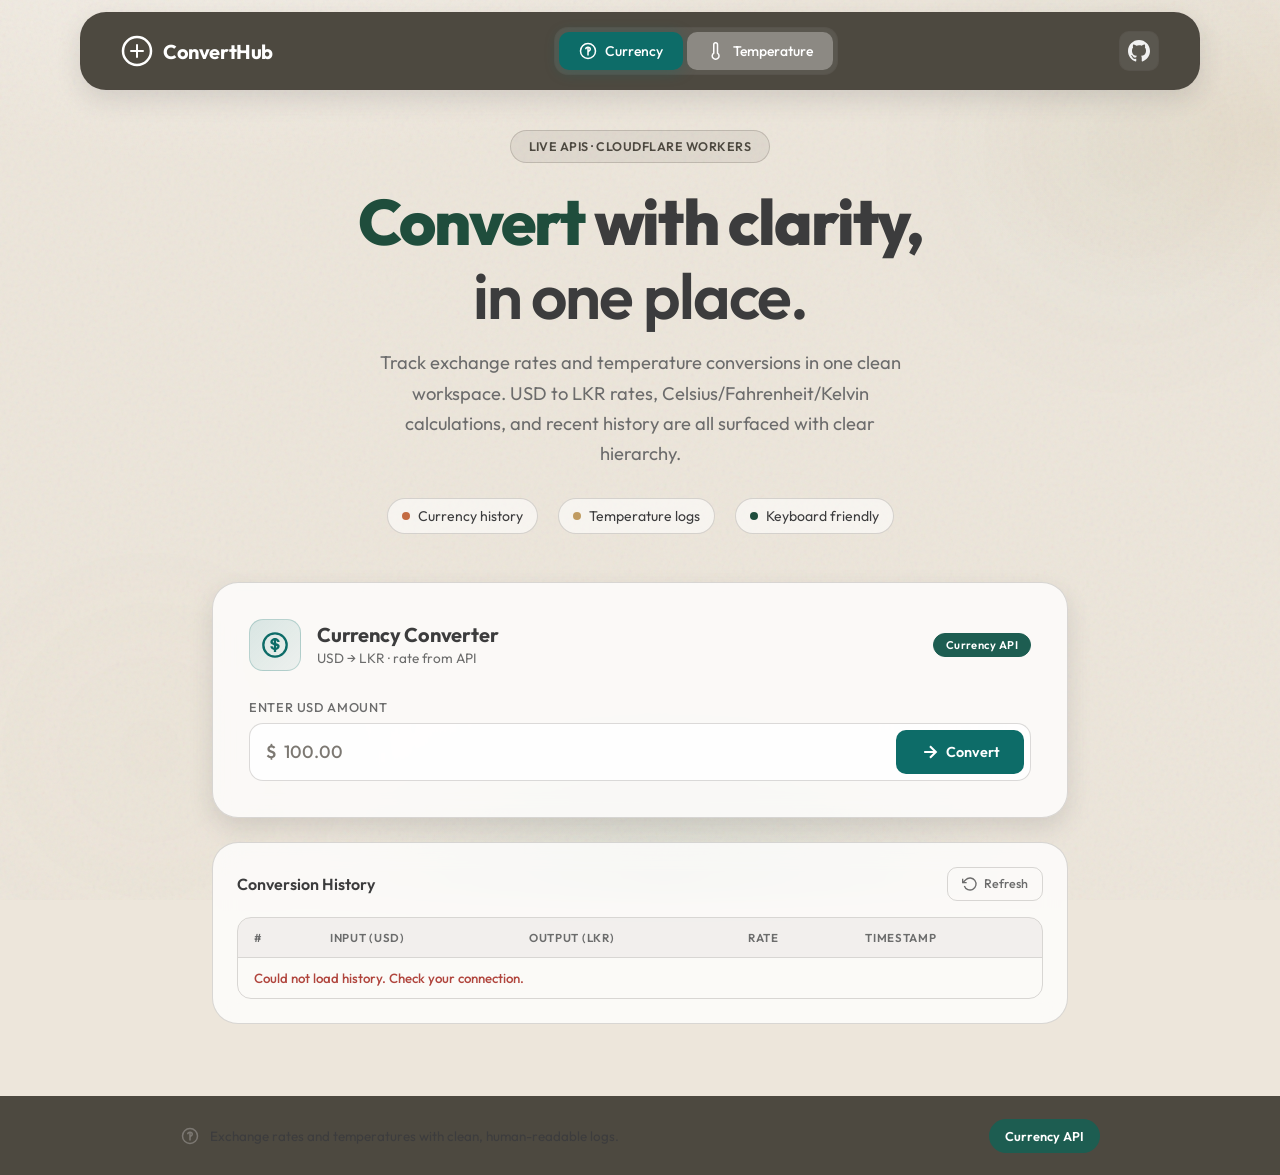
==== frontend/index.html @ d9304b15 "fix: api for other database" ====
<!DOCTYPE html>
<html lang="en">

<head>
    <meta charset="UTF-8">
    <meta name="viewport" content="width=device-width, initial-scale=1.0">
    <title>ConvertHub — Currency & Temperature Converter</title>
    <meta name="description"
        content="A premium converter application for currency (USD to LKR) and temperature (Celsius, Fahrenheit, Kelvin) conversions.">
    <meta name="theme-color" content="#EDE6DB">
    <link rel="preconnect" href="https://fonts.googleapis.com">
    <link rel="preconnect" href="https://fonts.gstatic.com" crossorigin>
    <link href="https://fonts.googleapis.com/css2?family=Outfit:wght@300;400;500;600;700;800&family=IBM+Plex+Mono:wght@400;500;600&display=swap" rel="stylesheet">
    <link rel="stylesheet" href="style.css">
</head>

<body>
    <a class="skip-link" href="#main-content">Skip to converters</a>
    <!-- Animated Background -->
    <div class="bg-mesh" aria-hidden="true"></div>
    <div class="bg-orbs" aria-hidden="true">
        <div class="orb orb-1"></div>
        <div class="orb orb-2"></div>
        <div class="orb orb-3"></div>
    </div>

    <!-- Navigation -->
    <nav class="navbar" id="navbar" aria-label="Primary">
        <div class="nav-brand">
            <svg class="brand-icon" viewBox="0 0 32 32" fill="none">
                <circle cx="16" cy="16" r="14" stroke="url(#grad)" stroke-width="2.5" />
                <path d="M10 16h12M16 10v12" stroke="url(#grad)" stroke-width="2" stroke-linecap="round" />
                <defs>
                    <linearGradient id="grad" x1="0" y1="0" x2="32" y2="32">
                        <stop stop-color="#FFFFFF" />
                        <stop offset="1" stop-color="#F5F5F5" />
                    </linearGradient>
                </defs>
            </svg>
            <span>ConvertHub</span>
        </div>
        <div class="nav-tabs" role="tablist" aria-label="Converter type">
            <button type="button" role="tab" aria-selected="true" aria-controls="section-currency" id="tab-currency" class="nav-tab active" onclick="switchTab('currency')">
                <svg width="18" height="18" viewBox="0 0 24 24" fill="none" stroke="currentColor" stroke-width="2" aria-hidden="true">
                    <circle cx="12" cy="12" r="10" />
                    <path d="M12 6v12M9 9.5C9 8.12 10.34 7 12 7s3 1.12 3 2.5c0 2.5-3 2-3 4.5M12 18h.01" />
                </svg>
                Currency
            </button>
            <button type="button" role="tab" aria-selected="false" aria-controls="section-temperature" id="tab-temperature" class="nav-tab" onclick="switchTab('temperature')">
                <svg width="18" height="18" viewBox="0 0 24 24" fill="none" stroke="currentColor" stroke-width="2" aria-hidden="true">
                    <path d="M14 14.76V3.5a2.5 2.5 0 0 0-5 0v11.26a4.5 4.5 0 1 0 5 0z" />
                </svg>
                Temperature
            </button>
        </div>
        <a href="https://github.com/AdheeshaRavindu/Mongodb-with-API-testX" target="_blank" rel="noopener noreferrer" class="github-link" id="github-link" title="View source on GitHub">
            <svg width="22" height="22" viewBox="0 0 24 24" fill="currentColor">
                <path d="M12 0C5.374 0 0 5.373 0 12c0 5.302 3.438 9.8 8.207 11.387.599.111.793-.261.793-.577v-2.234c-3.338.726-4.033-1.416-4.033-1.416-.546-1.387-1.333-1.756-1.333-1.756-1.089-.745.083-.729.083-.729 1.205.084 1.839 1.237 1.839 1.237 1.07 1.834 2.807 1.304 3.492.997.107-.775.418-1.305.762-1.604-2.665-.305-5.467-1.334-5.467-5.931 0-1.311.469-2.381 1.236-3.221-.124-.303-.535-1.524.117-3.176 0 0 1.008-.322 3.301 1.23A11.509 11.509 0 0112 5.803c1.02.005 2.047.138 3.006.404 2.291-1.552 3.297-1.23 3.297-1.23.653 1.653.242 2.874.118 3.176.77.84 1.235 1.911 1.235 3.221 0 4.609-2.807 5.624-5.479 5.921.43.372.823 1.102.823 2.222v3.293c0 .319.192.694.801.576C20.566 21.797 24 17.3 24 12c0-6.627-5.373-12-12-12z"/>
            </svg>
        </a>
    </nav>

    <!-- Hero Section -->
    <header class="hero">
        <p class="hero-badge">Live APIs · Cloudflare Workers</p>
        <h1 class="hero-title">
            <span class="gradient-text">Convert</span> with clarity,<br><span class="hero-title-accent">in one place.</span>
        </h1>
        <p class="hero-subtitle">Track exchange rates and temperature conversions in one clean workspace. USD to LKR rates, Celsius/Fahrenheit/Kelvin calculations, and recent history are all surfaced with clear hierarchy.</p>
        <ul class="hero-features" aria-label="Highlights">
            <li><span class="feature-dot currency-dot"></span> Currency history</li>
            <li><span class="feature-dot temp-dot"></span> Temperature logs</li>
            <li><span class="feature-dot neutral-dot"></span> Keyboard friendly</li>
        </ul>
    </header>

    <!-- Main Content -->
    <main class="main-content" id="main-content">

        <!-- ============ CURRENCY CONVERTER ============ -->
        <section class="converter-section" id="section-currency" role="tabpanel" aria-labelledby="tab-currency">
            <div class="converter-card">
                <div class="card-header">
                    <div class="card-icon currency-icon">
                        <svg width="28" height="28" viewBox="0 0 24 24" fill="none" stroke="currentColor"
                            stroke-width="2">
                            <circle cx="12" cy="12" r="10" />
                            <path d="M12 6v12" />
                            <path
                                d="M15 9.5C15 8.12 13.66 7 12 7S9 8.12 9 9.5c0 2.5 6 1.25 6 3.5 0 1.38-1.34 2.5-3 2.5s-3-1.12-3-2.5" />
                        </svg>
                    </div>
                    <div>
                        <h2 class="card-title">Currency Converter</h2>
                        <p class="card-desc">USD → LKR · rate from API</p>
                    </div>
                    <div class="api-badge">Currency API</div>
                </div>

                <div class="input-group">
                    <label class="input-label" for="currency-input">Enter USD Amount</label>
                    <div class="input-wrapper">
                        <span class="input-prefix">$</span>
                        <input type="number" id="currency-input" class="input-field" placeholder="100.00" step="0.01"
                            min="0">
                        <button class="convert-btn" id="btn-convert-currency" onclick="convertCurrency()">
                            <svg width="20" height="20" viewBox="0 0 24 24" fill="none" stroke="currentColor"
                                stroke-width="2.5">
                                <path d="M5 12h14M12 5l7 7-7 7" />
                            </svg>
                            Convert
                        </button>
                    </div>
                </div>

                <!-- Result -->
                <div class="result-panel hidden" id="currency-result">
                    <div class="result-row">
                        <div class="result-item">
                            <span class="result-label">Input</span>
                            <span class="result-value" id="currency-input-val">—</span>
                        </div>
                        <div class="result-arrow">
                            <svg width="24" height="24" viewBox="0 0 24 24" fill="none" stroke="currentColor"
                                stroke-width="2">
                                <path d="M5 12h14M12 5l7 7-7 7" />
                            </svg>
                        </div>
                        <div class="result-item">
                            <span class="result-label">Output</span>
                            <span class="result-value highlight" id="currency-output-val">—</span>
                        </div>
                    </div>
                    <div class="result-meta">
                        <span id="currency-rate-info"></span>
                        <span id="currency-time-info"></span>
                    </div>
                </div>
            </div>

            <!-- History -->
            <div class="history-card">
                <div class="history-header">
                    <h3>Conversion History</h3>
                    <button class="refresh-btn" onclick="loadCurrencyHistory()">
                        <svg width="16" height="16" viewBox="0 0 24 24" fill="none" stroke="currentColor"
                            stroke-width="2">
                            <path d="M1 4v6h6" />
                            <path d="M3.51 15a9 9 0 1 0 2.13-9.36L1 10" />
                        </svg>
                        Refresh
                    </button>
                </div>
                <div class="history-table-wrapper">
                    <table class="history-table" id="currency-history-table">
                        <thead>
                            <tr>
                                <th>#</th>
                                <th>Input (USD)</th>
                                <th>Output (LKR)</th>
                                <th>Rate</th>
                                <th>Timestamp</th>
                            </tr>
                        </thead>
                        <tbody id="currency-history-body">
                            <tr class="empty-row">
                                <td colspan="5">No conversion history yet</td>
                            </tr>
                        </tbody>
                    </table>
                </div>
            </div>
        </section>

        <!-- ============ TEMPERATURE CONVERTER ============ -->
        <section class="converter-section hidden" id="section-temperature" role="tabpanel" aria-labelledby="tab-temperature">
            <div class="converter-card">
                <div class="card-header">
                    <div class="card-icon temp-icon">
                        <svg width="28" height="28" viewBox="0 0 24 24" fill="none" stroke="currentColor"
                            stroke-width="2">
                            <path d="M14 14.76V3.5a2.5 2.5 0 0 0-5 0v11.26a4.5 4.5 0 1 0 5 0z" />
                        </svg>
                    </div>
                    <div>
                        <h2 class="card-title">Temperature Converter</h2>
                        <p class="card-desc">Celsius • Fahrenheit • Kelvin</p>
                    </div>
                    <div class="api-badge temp-badge">Temperature API</div>
                </div>

                <div class="input-group">
                    <label class="input-label" for="temp-input">Enter Temperature Value</label>
                    <div class="input-wrapper">
                        <input type="number" id="temp-input" class="input-field temp-field" placeholder="37.5"
                            step="0.1">
                        <select id="temp-unit" class="unit-select">
                            <option value="celsius">°C Celsius</option>
                            <option value="fahrenheit">°F Fahrenheit</option>
                            <option value="kelvin">K Kelvin</option>
                        </select>
                        <button class="convert-btn temp-btn" id="btn-convert-temp" onclick="convertTemperature()">
                            <svg width="20" height="20" viewBox="0 0 24 24" fill="none" stroke="currentColor"
                                stroke-width="2.5">
                                <path d="M5 12h14M12 5l7 7-7 7" />
                            </svg>
                            Convert
                        </button>
                    </div>
                </div>

                <!-- Result -->
                <div class="result-panel hidden" id="temp-result">
                    <div class="result-row">
                        <div class="result-item">
                            <span class="result-label">Input</span>
                            <span class="result-value" id="temp-input-val">—</span>
                        </div>
                        <div class="result-arrow temp-arrow">
                            <svg width="24" height="24" viewBox="0 0 24 24" fill="none" stroke="currentColor"
                                stroke-width="2">
                                <path d="M5 12h14M12 5l7 7-7 7" />
                            </svg>
                        </div>
                        <div class="result-item">
                            <span class="result-label">Output</span>
                            <span class="result-value highlight-temp" id="temp-output-val">—</span>
                        </div>
                    </div>
                    <div class="result-meta">
                        <span id="temp-unit-info"></span>
                        <span id="temp-time-info"></span>
                    </div>
                </div>
            </div>

            <!-- History -->
            <div class="history-card">
                <div class="history-header">
                    <h3>Conversion History</h3>
                    <button class="refresh-btn temp-refresh" onclick="loadTempHistory()">
                        <svg width="16" height="16" viewBox="0 0 24 24" fill="none" stroke="currentColor"
                            stroke-width="2">
                            <path d="M1 4v6h6" />
                            <path d="M3.51 15a9 9 0 1 0 2.13-9.36L1 10" />
                        </svg>
                        Refresh
                    </button>
                </div>
                <div class="history-table-wrapper">
                    <table class="history-table" id="temp-history-table">
                        <thead>
                            <tr>
                                <th>#</th>
                                <th>Input</th>
                                <th>Output</th>
                                <th>From → To</th>
                                <th>Timestamp</th>
                            </tr>
                        </thead>
                        <tbody id="temp-history-body">
                            <tr class="empty-row">
                                <td colspan="5">No conversion history yet</td>
                            </tr>
                        </tbody>
                    </table>
                </div>
            </div>
        </section>
    </main>

    <footer class="footer">
        <div class="footer-content">
            <div class="footer-left">
                <span class="footer-currency-icon" aria-hidden="true">
                    <svg width="18" height="18" viewBox="0 0 24 24" fill="none" stroke="currentColor" stroke-width="2">
                        <circle cx="12" cy="12" r="10" />
                        <path d="M12 6v12M9 9.5C9 8.12 10.34 7 12 7s3 1.12 3 2.5c0 2.5-3 2-3 4.5M12 18h.01" />
                    </svg>
                </span>
                <p>Exchange rates and temperatures with clean, human-readable logs.</p>
            </div>
            <button class="footer-api-btn" type="button">Currency API</button>
        </div>
    </footer>

    <!-- Toast Notification -->
    <div class="toast hidden" id="toast">
        <span id="toast-msg"></span>
    </div>

    <script src="app.js?v=3"></script>
</body>

</html>
---- frontend/style.css ----
/* ===================================================
   ConvertHub — Premium Design System
   =================================================== */

:root {
    /* Requested organic palette */
    --bg-primary: #ede6db;
    --bg-secondary: #e4dccf;
    --bg-card: rgba(255, 255, 255, 0.78);
    --bg-card-hover: rgba(255, 255, 255, 0.92);
    --bg-input: rgba(255, 255, 255, 0.8);
    --bg-input-focus: rgba(255, 255, 255, 0.96);

    --text-primary: #3c3c3d;
    --text-secondary: #6c6c6c;
    --text-muted: #7c7872;

    --rgb-surface: 77, 73, 64;
    --rgb-brand: 13, 108, 104;
    --rgb-brand-deep: 29, 93, 81;
    --rgb-warm: 192, 155, 97;
    --rgb-warm-deep: 195, 107, 66;
    --rgb-success: 46, 122, 80;
    --rgb-danger: 176, 69, 61;

    --accent-brand: #0d6c68;
    --accent-brand-deep: #1d5d51;
    --accent-indigo: #0d6c68;
    --accent-rose: #c09b61;
    --accent-success: #2e7a50;
    --accent-danger: #b0453d;
    --accent-teal: #1d5d51;

    --gradient-primary: linear-gradient(115deg, #1f4d3c 0%, #0d6c68 100%);
    --gradient-currency: linear-gradient(135deg, #0d6c68, #1d5d51);
    --gradient-temp: linear-gradient(135deg, #8c8983, #7c7872);
    --gradient-bg: linear-gradient(165deg, rgba(var(--rgb-brand), 0.1), rgba(var(--rgb-warm), 0.08));

    --border-subtle: rgba(77, 73, 64, 0.2);
    --border-active: rgba(var(--rgb-brand), 0.45);

    --shadow-sm: 0 1px 3px rgba(60, 60, 61, 0.14);
    --shadow-md: 0 10px 24px rgba(60, 60, 61, 0.14);
    --shadow-lg: 0 24px 60px rgba(60, 60, 61, 0.15);
    --shadow-glow: 0 0 28px rgba(var(--rgb-brand), 0.17);
    --shadow-glow-temp: 0 0 24px rgba(var(--rgb-warm), 0.18);

    --radius-sm: 10px;
    --radius-md: 14px;
    --radius-lg: 18px;
    --radius-xl: 26px;

    --font: 'Outfit', -apple-system, BlinkMacSystemFont, sans-serif;
    --font-mono: 'IBM Plex Mono', ui-monospace, monospace;
    --transition: 0.28s cubic-bezier(0.4, 0, 0.2, 1);
}

/* ===== Reset & Base ===== */
*, *::before, *::after {
    margin: 0;
    padding: 0;
    box-sizing: border-box;
}

html {
    scroll-behavior: smooth;
}

body {
    font-family: var(--font);
    background: var(--bg-primary);
    color: var(--text-primary);
    min-height: 100vh;
    overflow-x: hidden;
    -webkit-font-smoothing: antialiased;
    text-rendering: optimizeLegibility;
}

.skip-link {
    position: absolute;
    left: -9999px;
    top: 12px;
    z-index: 200;
    padding: 10px 18px;
    background: var(--gradient-primary);
    color: #fff;
    font-weight: 600;
    font-size: 0.85rem;
    border-radius: var(--radius-sm);
    text-decoration: none;
}

.skip-link:focus {
    left: 12px;
}

/* ===== Mesh + noise overlay ===== */
.bg-mesh {
    position: fixed;
    inset: 0;
    z-index: 0;
    pointer-events: none;
    background:
        radial-gradient(ellipse 80% 48% at 18% -10%, rgba(255, 255, 255, 0.35), transparent 58%),
        radial-gradient(ellipse 50% 36% at 100% 15%, rgba(var(--rgb-warm), 0.12), transparent 54%),
        radial-gradient(ellipse 48% 38% at 52% 100%, rgba(var(--rgb-brand), 0.08), transparent 58%);
}

.bg-mesh::after {
    content: '';
    position: absolute;
    inset: 0;
    opacity: 0.075;
    background-image: url("data:image/svg+xml,%3Csvg viewBox='0 0 256 256' xmlns='http://www.w3.org/2000/svg'%3E%3Cfilter id='n'%3E%3CfeTurbulence type='fractalNoise' baseFrequency='0.9' numOctaves='4' stitchTiles='stitch'/%3E%3C/filter%3E%3Crect width='100%25' height='100%25' filter='url(%23n)'/%3E%3C/svg%3E");
}

/* ===== Animated Background Orbs ===== */
.bg-orbs {
    position: fixed;
    top: 0;
    left: 0;
    width: 100%;
    height: 100%;
    pointer-events: none;
    z-index: 0;
    overflow: hidden;
}

.orb {
    position: absolute;
    border-radius: 50%;
    filter: blur(88px);
    opacity: 0.22;
    animation: float 20s ease-in-out infinite;
}

.orb-1 {
    width: 500px;
    height: 500px;
    background: radial-gradient(circle, rgba(var(--rgb-brand), 0.16), transparent 70%);
    top: -100px;
    right: -100px;
    animation-delay: 0s;
}

.orb-2 {
    width: 400px;
    height: 400px;
    background: radial-gradient(circle, rgba(var(--rgb-warm), 0.15), transparent 70%);
    bottom: -50px;
    left: -50px;
    animation-delay: -7s;
}

.orb-3 {
    width: 300px;
    height: 300px;
    background: radial-gradient(circle, rgba(255, 255, 255, 0.2), transparent 70%);
    top: 50%;
    left: 50%;
    animation-delay: -14s;
}

@keyframes float {
    0%, 100% { transform: translate(0, 0) scale(1); }
    25% { transform: translate(50px, -30px) scale(1.05); }
    50% { transform: translate(-20px, 40px) scale(0.95); }
    75% { transform: translate(30px, 20px) scale(1.02); }
}

/* ===== Navbar ===== */
.navbar {
    position: sticky;
    top: 0;
    z-index: 100;
    display: flex;
    align-items: center;
    justify-content: space-between;
    gap: 16px;
    flex-wrap: wrap;
    padding: 14px clamp(16px, 4vw, 40px);
    margin: 12px clamp(12px, 3vw, 28px) 0;
    max-width: 1120px;
    margin-left: auto;
    margin-right: auto;
    border-radius: var(--radius-xl);
    background: #4d4940;
    backdrop-filter: blur(24px);
    -webkit-backdrop-filter: blur(24px);
    border: 1px solid var(--border-subtle);
    box-shadow: var(--shadow-md);
}

.nav-brand {
    display: flex;
    align-items: center;
    gap: 10px;
    font-size: 1.25rem;
    font-weight: 700;
    letter-spacing: -0.02em;
    color: #ffffff;
}

.brand-icon {
    width: 32px;
    height: 32px;
}

.nav-tabs {
    display: flex;
    gap: 4px;
    background: rgba(255, 255, 255, 0.08);
    padding: 4px;
    border-radius: var(--radius-md);
    border: 1px solid var(--border-subtle);
}

.nav-tab {
    display: flex;
    align-items: center;
    gap: 8px;
    padding: 10px 20px;
    border: none;
    border-radius: var(--radius-sm);
    background: #8c8983;
    color: #ffffff;
    font-family: var(--font);
    font-size: 0.875rem;
    font-weight: 500;
    cursor: pointer;
    transition: var(--transition);
}

.nav-tab:hover {
    color: #ffffff;
    background: #7c7872;
}

.nav-tab.active {
    color: white;
    background: #0d6c68;
    box-shadow: 0 2px 14px rgba(13, 108, 104, 0.35);
}

.nav-tab.active.temp-active {
    background: #8c8983;
    box-shadow: 0 2px 14px rgba(140, 137, 131, 0.35);
}

.github-link {
    display: flex;
    align-items: center;
    justify-content: center;
    width: 40px;
    height: 40px;
    border-radius: var(--radius-sm);
    color: #f1f1f1;
    border: 1px solid var(--border-subtle);
    background: rgba(255, 255, 255, 0.08);
    transition: var(--transition);
    text-decoration: none;
    flex-shrink: 0;
}

.github-link:hover {
    color: white;
    border-color: #ffffff;
    background: rgba(255, 255, 255, 0.18);
    box-shadow: none;
    transform: translateY(-2px);
}

/* ===== Hero ===== */
.hero {
    position: relative;
    z-index: 1;
    text-align: center;
    padding: 40px 40px 20px;
}

.hero-badge {
    display: inline-block;
    padding: 8px 18px;
    border-radius: 100px;
    background: rgba(77, 73, 64, 0.08);
    border: 1px solid rgba(77, 73, 64, 0.22);
    color: #4d4940;
    font-size: 0.78rem;
    font-weight: 600;
    letter-spacing: 0.04em;
    text-transform: uppercase;
    margin-bottom: 22px;
    animation: fadeInUp 0.6s ease-out;
}

.hero-title {
    font-size: clamp(2.5rem, 5vw, 4rem);
    font-weight: 800;
    line-height: 1.15;
    letter-spacing: -0.03em;
    margin-bottom: 16px;
    animation: fadeInUp 0.6s ease-out 0.1s both;
}

.gradient-text {
    color: #1f4d3c;
    background: none;
    -webkit-text-fill-color: currentColor;
}

.hero-title-accent {
    color: #3c3c3d;
    font-weight: 600;
}

.hero-subtitle {
    font-size: clamp(1rem, 2.2vw, 1.15rem);
    color: #6c6c6c;
    max-width: 34rem;
    margin: 0 auto 28px;
    line-height: 1.65;
    animation: fadeInUp 0.6s ease-out 0.2s both;
}

.hero-features {
    list-style: none;
    display: flex;
    flex-wrap: wrap;
    justify-content: center;
    gap: 12px 20px;
    font-size: 0.88rem;
    color: var(--text-secondary);
    animation: fadeInUp 0.6s ease-out 0.28s both;
}

.hero-features li {
    display: inline-flex;
    align-items: center;
    gap: 8px;
    padding: 8px 14px;
    border-radius: 100px;
    background: rgba(255, 255, 255, 0.58);
    border: 1px solid var(--border-subtle);
    color: #3c3c3d;
}

.feature-dot {
    width: 8px;
    height: 8px;
    border-radius: 50%;
    flex-shrink: 0;
}

.currency-dot { background: #c36b42; box-shadow: none; }
.temp-dot { background: #c09b61; box-shadow: none; }
.neutral-dot { background: #1f4d3c; box-shadow: none; }

@keyframes fadeInUp {
    from { opacity: 0; transform: translateY(20px); }
    to { opacity: 1; transform: translateY(0); }
}

/* ===== Main Content ===== */
.main-content {
    position: relative;
    z-index: 1;
    max-width: 920px;
    margin: 0 auto;
    padding: 28px clamp(16px, 4vw, 32px) 72px;
}

/* ===== Converter Card ===== */
.converter-card {
    background: var(--bg-card);
    border: 1px solid var(--border-subtle);
    border-radius: var(--radius-xl);
    padding: clamp(22px, 4vw, 36px);
    backdrop-filter: blur(10px);
    -webkit-backdrop-filter: blur(10px);
    box-shadow: var(--shadow-md);
    animation: fadeInUp 0.5s ease-out;
    transition: border-color var(--transition), box-shadow var(--transition), transform var(--transition);
}

.converter-card:hover {
    border-color: var(--border-active);
    box-shadow: var(--shadow-glow);
}

#section-temperature .converter-card:hover {
    border-color: rgba(140, 137, 131, 0.45);
    box-shadow: var(--shadow-glow-temp);
}

.card-header {
    display: flex;
    align-items: center;
    gap: 16px;
    margin-bottom: 28px;
}

.card-icon {
    width: 52px;
    height: 52px;
    border-radius: var(--radius-md);
    display: flex;
    align-items: center;
    justify-content: center;
    flex-shrink: 0;
}

.currency-icon {
    background: linear-gradient(135deg, rgba(13, 108, 104, 0.14), rgba(13, 108, 104, 0.06));
    color: var(--accent-indigo);
    border: 1px solid rgba(var(--rgb-brand), 0.22);
}

.temp-icon {
    background: linear-gradient(135deg, rgba(140, 137, 131, 0.16), rgba(124, 120, 114, 0.08));
    color: #8c8983;
    border: 1px solid rgba(140, 137, 131, 0.24);
}

.card-title {
    font-size: 1.25rem;
    font-weight: 700;
    letter-spacing: -0.01em;
}

.card-desc {
    font-size: 0.85rem;
    color: var(--text-secondary);
    margin-top: 2px;
}

.api-badge {
    margin-left: auto;
    padding: 4px 12px;
    border-radius: 100px;
    font-size: 0.7rem;
    font-weight: 600;
    letter-spacing: 0.03em;
    background: #1d5d51;
    color: #ffffff;
    border: 1px solid #1d5d51;
}

.temp-badge {
    background: #8c8983;
    color: #ffffff;
    border: 1px solid #8c8983;
}

/* ===== Input Group ===== */
.input-group {
    margin-bottom: 0;
}

.input-label {
    display: block;
    font-size: 0.8rem;
    font-weight: 500;
    color: var(--text-secondary);
    margin-bottom: 8px;
    text-transform: uppercase;
    letter-spacing: 0.05em;
}

.input-wrapper {
    display: flex;
    align-items: center;
    gap: 8px;
    background: var(--bg-input);
    border: 1px solid var(--border-subtle);
    border-radius: var(--radius-md);
    padding: 6px 6px 6px 16px;
    transition: var(--transition);
}

.input-wrapper:focus-within {
    background: var(--bg-input-focus);
    border-color: var(--accent-indigo);
    box-shadow: 0 0 0 3px rgba(var(--rgb-brand), 0.12);
}

#section-temperature .input-wrapper:focus-within {
    border-color: var(--accent-rose);
    box-shadow: 0 0 0 3px rgba(var(--rgb-warm), 0.12);
}

.input-prefix {
    font-size: 1.1rem;
    font-weight: 600;
    color: var(--text-muted);
}

.input-field {
    flex: 1;
    border: none;
    background: transparent;
    color: var(--text-primary);
    font-family: var(--font);
    font-size: 1.1rem;
    font-weight: 500;
    padding: 10px 0;
    outline: none;
    min-width: 0;
}

.input-field::placeholder {
    color: var(--text-muted);
}

/* Remove number input spinners */
.input-field::-webkit-outer-spin-button,
.input-field::-webkit-inner-spin-button {
    -webkit-appearance: none;
    margin: 0;
}
.input-field[type=number] { -moz-appearance: textfield; }

.unit-select {
    padding: 10px 12px;
    border: 1px solid var(--border-subtle);
    border-radius: var(--radius-sm);
    background: rgba(255, 255, 255, 0.88);
    color: var(--text-primary);
    font-family: var(--font);
    font-size: 0.85rem;
    font-weight: 500;
    cursor: pointer;
    outline: none;
    transition: var(--transition);
}

.unit-select:hover { background: #ffffff; }
.unit-select:focus { border-color: var(--accent-rose); }

.unit-select option {
    background: var(--bg-secondary);
    color: var(--text-primary);
}

.convert-btn {
    display: flex;
    align-items: center;
    gap: 6px;
    padding: 12px 24px;
    border: none;
    border-radius: var(--radius-sm);
    background: #0d6c68;
    color: white;
    font-family: var(--font);
    font-size: 0.9rem;
    font-weight: 600;
    cursor: pointer;
    transition: var(--transition);
    white-space: nowrap;
}

.convert-btn:hover {
    transform: translateY(-1px);
    box-shadow: 0 4px 20px rgba(13, 108, 104, 0.28);
}

.convert-btn:active {
    transform: translateY(0);
}

.convert-btn.loading {
    opacity: 0.7;
    pointer-events: none;
}

.temp-btn {
    background: #8c8983;
}

.temp-btn:hover {
    box-shadow: 0 4px 20px rgba(140, 137, 131, 0.28);
}

/* ===== Result Panel ===== */
.result-panel {
    margin-top: 24px;
    padding: 24px;
    background: var(--gradient-bg);
    border: 1px solid var(--border-subtle);
    border-radius: var(--radius-lg);
    animation: slideDown 0.4s ease-out;
}

@keyframes slideDown {
    from { opacity: 0; transform: translateY(-10px); }
    to { opacity: 1; transform: translateY(0); }
}

.result-row {
    display: flex;
    align-items: center;
    justify-content: center;
    gap: 24px;
}

.result-item {
    text-align: center;
}

.result-label {
    display: block;
    font-size: 0.7rem;
    font-weight: 500;
    color: var(--text-muted);
    text-transform: uppercase;
    letter-spacing: 0.06em;
    margin-bottom: 4px;
}

.result-value {
    font-family: var(--font-mono);
    font-size: 1.45rem;
    font-weight: 600;
    letter-spacing: -0.02em;
}

.result-value.highlight {
    background: linear-gradient(115deg, #1f4d3c 0%, #0d6c68 100%);
    -webkit-background-clip: text;
    -webkit-text-fill-color: transparent;
    background-clip: text;
    font-size: clamp(1.5rem, 4vw, 1.95rem);
    font-weight: 700;
}

.result-value.highlight-temp {
    background: linear-gradient(115deg, #6b6761 0%, #8c8983 100%);
    -webkit-background-clip: text;
    -webkit-text-fill-color: transparent;
    background-clip: text;
    font-size: clamp(1.5rem, 4vw, 1.95rem);
    font-weight: 700;
}

.result-arrow {
    color: var(--accent-indigo);
    animation: pulse 2s ease-in-out infinite;
}

.temp-arrow {
    color: var(--accent-rose);
}

@keyframes pulse {
    0%, 100% { opacity: 1; }
    50% { opacity: 0.4; }
}

.result-meta {
    display: flex;
    justify-content: space-between;
    margin-top: 16px;
    padding-top: 12px;
    border-top: 1px solid var(--border-subtle);
    font-size: 0.78rem;
    color: var(--text-muted);
}

/* ===== History Card ===== */
.history-card {
    margin-top: 24px;
    background: var(--bg-card);
    border: 1px solid var(--border-subtle);
    border-radius: var(--radius-xl);
    padding: 24px;
    backdrop-filter: blur(12px);
    -webkit-backdrop-filter: blur(12px);
    animation: fadeInUp 0.5s ease-out 0.1s both;
}

.history-header {
    display: flex;
    align-items: center;
    justify-content: space-between;
    margin-bottom: 16px;
}

.history-header h3 {
    font-size: 1rem;
    font-weight: 600;
}

.refresh-btn {
    display: flex;
    align-items: center;
    gap: 6px;
    padding: 8px 14px;
    border: 1px solid var(--border-subtle);
    border-radius: var(--radius-sm);
    background: transparent;
    color: var(--text-secondary);
    font-family: var(--font);
    font-size: 0.78rem;
    font-weight: 500;
    cursor: pointer;
    transition: var(--transition);
}

.refresh-btn:hover {
    color: var(--accent-indigo);
    border-color: var(--accent-indigo);
    background: rgba(13, 108, 104, 0.1);
}

.temp-refresh:hover {
    color: #8c8983;
    border-color: #8c8983;
    background: rgba(140, 137, 131, 0.12);
}

.history-table-wrapper {
    overflow-x: auto;
    border-radius: var(--radius-md);
    border: 1px solid var(--border-subtle);
}

.history-table {
    width: 100%;
    border-collapse: collapse;
    font-size: 0.83rem;
}

.history-table thead {
    background: rgba(124, 120, 114, 0.08);
}

.history-table th {
    padding: 12px 16px;
    text-align: left;
    font-weight: 600;
    color: var(--text-secondary);
    font-size: 0.72rem;
    text-transform: uppercase;
    letter-spacing: 0.06em;
    border-bottom: 1px solid var(--border-subtle);
}

.history-table td {
    padding: 12px 16px;
    border-bottom: 1px solid var(--border-subtle);
    color: var(--text-primary);
}

.history-table tbody tr {
    transition: var(--transition);
}

.history-table tbody tr:hover {
    background: rgba(124, 120, 114, 0.09);
}

.history-table tbody tr:last-child td {
    border-bottom: none;
}

.history-error {
    color: var(--accent-danger) !important;
    font-style: normal;
    font-weight: 500;
}

/* ===== Utility: Hidden ===== */
.hidden {
    display: none !important;
}

/* ===== Footer ===== */
.footer {
    position: relative;
    z-index: 1;
    padding: 22px 24px;
    color: #3c3c3d;
    font-size: 0.84rem;
    border-top: 1px solid rgba(77, 73, 64, 0.12);
    background: #4d4940;
}

.footer-content {
    max-width: 920px;
    margin: 0 auto;
    display: flex;
    align-items: center;
    justify-content: space-between;
    gap: 16px;
}

.footer-left {
    display: inline-flex;
    align-items: center;
    gap: 10px;
    color: #3c3c3d;
    text-align: left;
}

.footer-currency-icon {
    color: #7c7872;
    width: 20px;
    height: 20px;
    display: inline-flex;
    align-items: center;
    justify-content: center;
    flex-shrink: 0;
}

.footer-api-btn {
    border: none;
    border-radius: 100px;
    background: #1d5d51;
    color: #ffffff;
    font-family: var(--font);
    font-weight: 600;
    font-size: 0.8rem;
    padding: 9px 16px;
    cursor: pointer;
    transition: var(--transition);
}

.footer-api-btn:hover {
    background: #0d6c68;
}

.heart {
    color: var(--accent-danger);
    animation: heartbeat 1.5s ease-in-out infinite;
    display: inline-block;
}

@keyframes heartbeat {
    0%, 100% { transform: scale(1); }
    50% { transform: scale(1.2); }
}

/* ===== Toast Notification ===== */
.toast {
    position: fixed;
    bottom: 30px;
    left: 50%;
    transform: translateX(-50%) translateY(20px);
    padding: 14px 28px;
    border-radius: var(--radius-md);
    font-size: 0.85rem;
    font-weight: 500;
    z-index: 1000;
    animation: toastIn 0.4s ease-out forwards;
    backdrop-filter: blur(12px);
    -webkit-backdrop-filter: blur(12px);
}

.toast.success {
    background: rgba(var(--rgb-success), 0.12);
    border: 1px solid rgba(var(--rgb-success), 0.34);
    color: var(--accent-success);
}

.toast.error {
    background: rgba(var(--rgb-danger), 0.12);
    border: 1px solid rgba(var(--rgb-danger), 0.3);
    color: var(--accent-danger);
}

@keyframes toastIn {
    from { opacity: 0; transform: translateX(-50%) translateY(20px); }
    to { opacity: 1; transform: translateX(-50%) translateY(0); }
}

@keyframes toastOut {
    from { opacity: 1; transform: translateX(-50%) translateY(0); }
    to { opacity: 0; transform: translateX(-50%) translateY(20px); }
}

/* ===== Responsive ===== */
@media (max-width: 768px) {
    .navbar {
        flex-direction: column;
        align-items: stretch;
        gap: 14px;
        padding: 14px 16px;
        margin: 8px 12px 0;
    }

    .nav-tabs {
        width: 100%;
        justify-content: stretch;
    }

    .nav-tab {
        flex: 1;
        justify-content: center;
    }

    .github-link {
        align-self: center;
    }

    .hero {
        padding: 32px 20px 16px;
    }

    .hero-title {
        font-size: 2rem;
    }

    .main-content {
        padding: 16px;
    }

    .converter-card {
        padding: 20px;
    }

    .card-header {
        flex-wrap: wrap;
    }

    .api-badge {
        margin-left: 0;
    }

    .input-wrapper {
        flex-wrap: wrap;
        gap: 8px;
        padding: 8px;
    }

    .input-prefix {
        padding-left: 8px;
    }

    .input-field {
        padding-left: 8px;
    }

    .convert-btn {
        width: 100%;
        justify-content: center;
    }

    .unit-select {
        flex: 1;
    }

    .result-row {
        flex-direction: column;
        gap: 12px;
    }

    .result-arrow {
        transform: rotate(90deg);
    }

    .footer-content {
        flex-direction: column;
        align-items: flex-start;
    }
}

@media (prefers-reduced-motion: reduce) {
    .orb {
        animation: none;
    }

    .result-arrow {
        animation: none;
    }

    .heart {
        animation: none;
    }
}

/* ===== Scrollbar ===== */
::-webkit-scrollbar {
    width: 6px;
    height: 6px;
}

::-webkit-scrollbar-track {
    background: transparent;
}

::-webkit-scrollbar-thumb {
    background: rgba(255, 255, 255, 0.1);
    border-radius: 3px;
}

::-webkit-scrollbar-thumb:hover {
    background: rgba(255, 255, 255, 0.2);
}
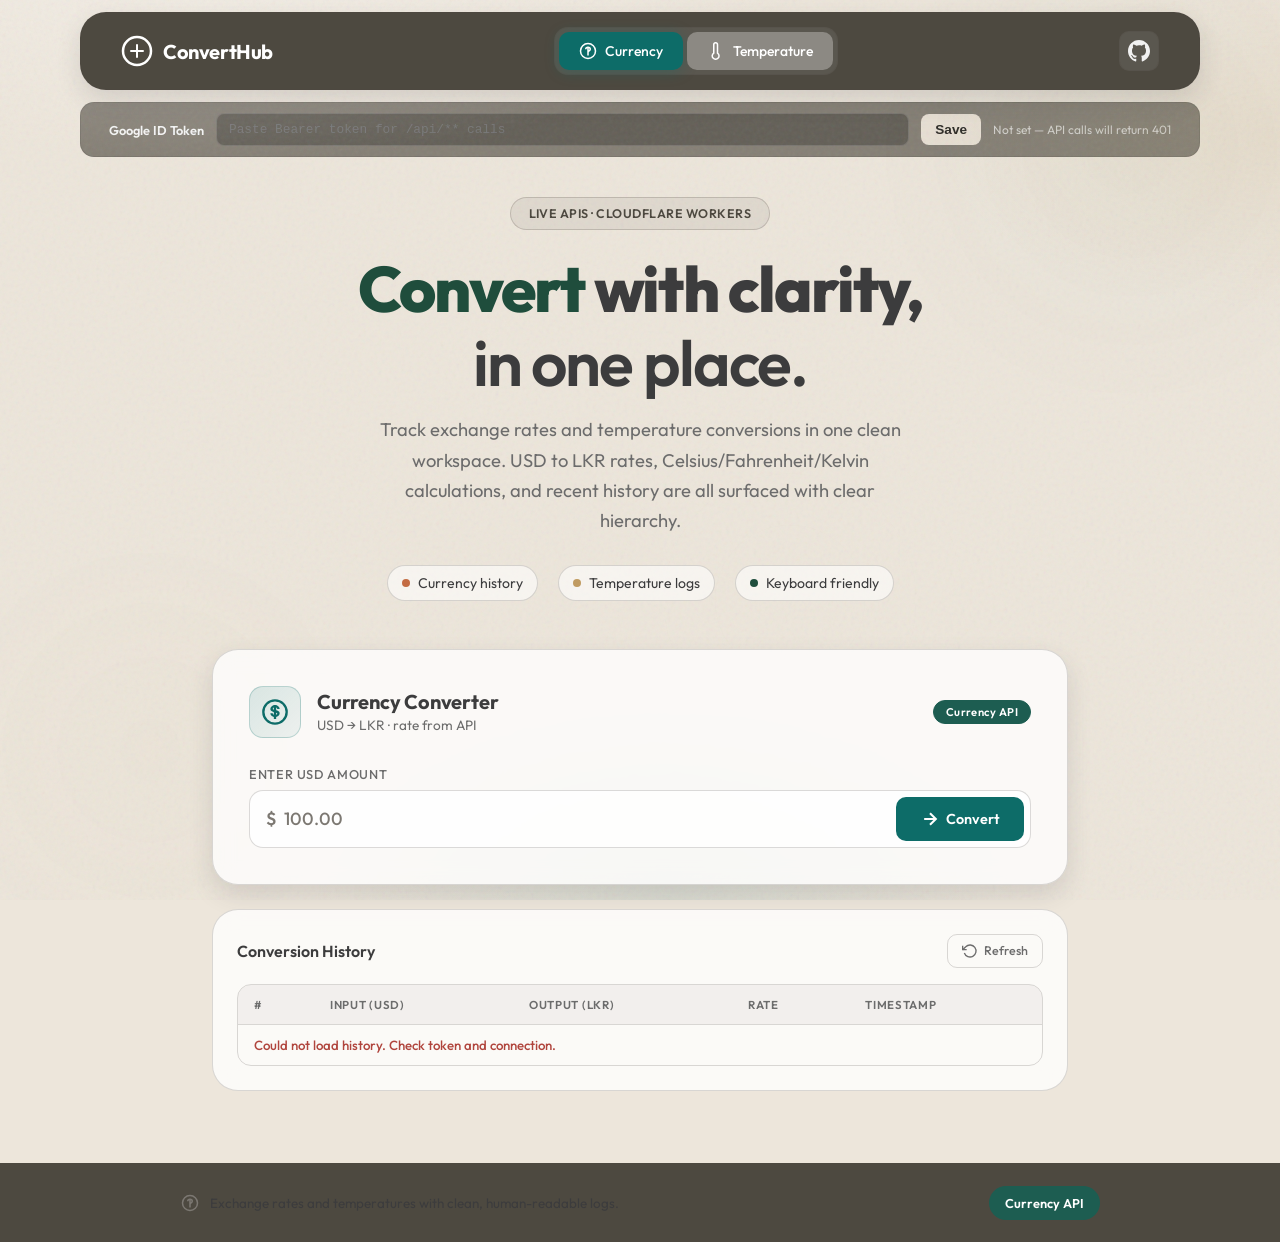
==== commit e5007f04: "add: auth/rabbit" ====
--- a/frontend/index.html
+++ b/frontend/index.html
@@ -11,7 +11,7 @@
     <link rel="preconnect" href="https://fonts.googleapis.com">
     <link rel="preconnect" href="https://fonts.gstatic.com" crossorigin>
     <link href="https://fonts.googleapis.com/css2?family=Outfit:wght@300;400;500;600;700;800&family=IBM+Plex+Mono:wght@400;500;600&display=swap" rel="stylesheet">
-    <link rel="stylesheet" href="style.css">
+    <link rel="stylesheet" href="style.css?v=4">
 </head>
 
 <body>
@@ -61,6 +61,14 @@
         </a>
     </nav>
 
+    <!-- Google OAuth token (local testing) -->
+    <div class="auth-bar" id="auth-bar">
+        <label class="auth-label" for="google-id-token">Google ID Token</label>
+        <input type="password" id="google-id-token" class="auth-token-input" placeholder="Paste Bearer token for /api/** calls" autocomplete="off">
+        <button type="button" class="auth-save-btn" id="btn-save-token" onclick="saveGoogleIdToken()">Save</button>
+        <span class="auth-hint" id="auth-token-status">Not set — API calls will return 401</span>
+    </div>
+
     <!-- Hero Section -->
     <header class="hero">
         <p class="hero-badge">Live APIs · Cloudflare Workers</p>
@@ -232,6 +240,9 @@
                         <span id="temp-unit-info"></span>
                         <span id="temp-time-info"></span>
                     </div>
+                    <div class="safety-alert hidden" id="temp-safety-alert" role="status" aria-live="polite">
+                        <span id="temp-safety-msg"></span>
+                    </div>
                 </div>
             </div>
 
@@ -239,7 +250,17 @@
             <div class="history-card">
                 <div class="history-header">
                     <h3>Conversion History</h3>
-                    <button class="refresh-btn temp-refresh" onclick="loadTempHistory()">
+                    <div class="history-actions">
+                        <label class="history-filter-label" for="temp-history-filter">
+                            Filter
+                            <select id="temp-history-filter" class="history-filter-select" onchange="loadTempHistory()">
+                                <option value="all">All</option>
+                                <option value="celsius">Celsius</option>
+                                <option value="fahrenheit">Fahrenheit</option>
+                                <option value="kelvin">Kelvin</option>
+                            </select>
+                        </label>
+                        <button class="refresh-btn temp-refresh" onclick="loadTempHistory()">
                         <svg width="16" height="16" viewBox="0 0 24 24" fill="none" stroke="currentColor"
                             stroke-width="2">
                             <path d="M1 4v6h6" />
@@ -247,6 +268,7 @@
                         </svg>
                         Refresh
                     </button>
+                    </div>
                 </div>
                 <div class="history-table-wrapper">
                     <table class="history-table" id="temp-history-table">
@@ -290,7 +312,7 @@
         <span id="toast-msg"></span>
     </div>
 
-    <script src="app.js?v=3"></script>
+    <script src="app.js?v=5"></script>
 </body>
 
 </html>
--- a/frontend/style.css
+++ b/frontend/style.css
@@ -189,6 +189,58 @@
     -webkit-backdrop-filter: blur(24px);
     border: 1px solid var(--border-subtle);
     box-shadow: var(--shadow-md);
+}
+
+.auth-bar {
+    display: flex;
+    align-items: center;
+    gap: 12px;
+    flex-wrap: wrap;
+    max-width: 1120px;
+    margin: 12px auto 0;
+    padding: 10px clamp(16px, 4vw, 28px);
+    border-radius: var(--radius-md);
+    background: rgba(77, 73, 64, 0.65);
+    border: 1px solid var(--border-subtle);
+}
+
+.auth-label {
+    font-size: 0.8rem;
+    font-weight: 600;
+    color: #f5f5f5;
+    white-space: nowrap;
+}
+
+.auth-token-input {
+    flex: 1;
+    min-width: 200px;
+    padding: 8px 12px;
+    border-radius: 8px;
+    border: 1px solid rgba(255, 255, 255, 0.15);
+    background: rgba(0, 0, 0, 0.25);
+    color: #fff;
+    font-family: 'IBM Plex Mono', monospace;
+    font-size: 0.8rem;
+}
+
+.auth-save-btn {
+    padding: 8px 14px;
+    border-radius: 8px;
+    border: none;
+    background: #e8e0d4;
+    color: #2c2a26;
+    font-weight: 600;
+    font-size: 0.85rem;
+    cursor: pointer;
+}
+
+.auth-save-btn:hover {
+    filter: brightness(1.05);
+}
+
+.auth-hint {
+    font-size: 0.75rem;
+    color: rgba(255, 255, 255, 0.65);
 }
 
 .nav-brand {
@@ -665,6 +717,28 @@
     color: var(--text-muted);
 }
 
+.safety-alert {
+    margin-top: 16px;
+    padding: 14px 16px;
+    border-radius: var(--radius-md);
+    font-size: 0.88rem;
+    font-weight: 500;
+    line-height: 1.45;
+    animation: slideDown 0.35s ease-out;
+}
+
+.safety-alert-safe {
+    background: rgba(var(--rgb-success), 0.12);
+    border: 1px solid rgba(var(--rgb-success), 0.35);
+    color: var(--accent-success);
+}
+
+.safety-alert-warning {
+    background: rgba(var(--rgb-danger), 0.1);
+    border: 1px solid rgba(var(--rgb-danger), 0.35);
+    color: var(--accent-danger);
+}
+
 /* ===== History Card ===== */
 .history-card {
     margin-top: 24px;
@@ -687,6 +761,45 @@
 .history-header h3 {
     font-size: 1rem;
     font-weight: 600;
+}
+
+.history-actions {
+    display: flex;
+    align-items: center;
+    gap: 10px;
+    flex-wrap: wrap;
+}
+
+.history-filter-label {
+    display: flex;
+    align-items: center;
+    gap: 8px;
+    font-size: 0.78rem;
+    font-weight: 500;
+    color: var(--text-muted);
+}
+
+.history-filter-select {
+    padding: 8px 12px;
+    border: 1px solid var(--border-subtle);
+    border-radius: var(--radius-sm);
+    background: rgba(255, 255, 255, 0.88);
+    color: var(--text-primary);
+    font-family: var(--font);
+    font-size: 0.82rem;
+    font-weight: 500;
+    cursor: pointer;
+    outline: none;
+    transition: var(--transition);
+}
+
+.history-filter-select:hover {
+    background: #ffffff;
+}
+
+.history-filter-select:focus {
+    border-color: var(--accent-rose);
+    box-shadow: 0 0 0 3px rgba(var(--rgb-warm), 0.12);
 }
 
 .refresh-btn {
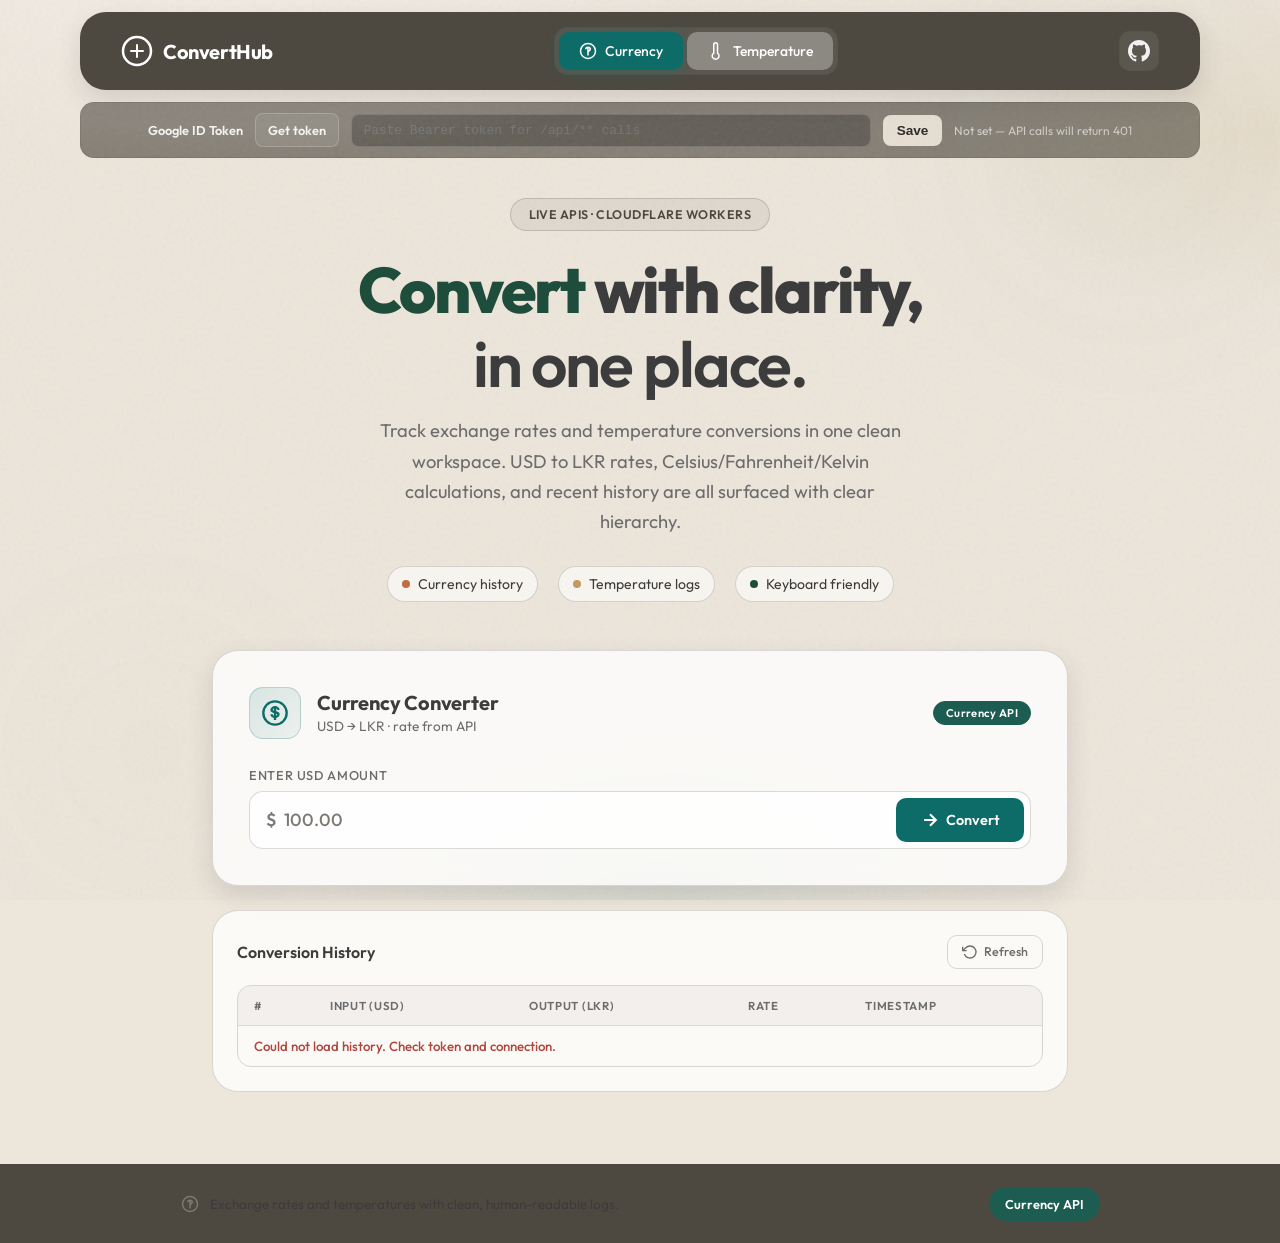
==== commit 85f1496c: "feat: link home page to get-token flow and document .env setup Co-authored-by: Cursor <cursoragent@c" ====
--- a/frontend/index.html
+++ b/frontend/index.html
@@ -11,7 +11,7 @@
     <link rel="preconnect" href="https://fonts.googleapis.com">
     <link rel="preconnect" href="https://fonts.gstatic.com" crossorigin>
     <link href="https://fonts.googleapis.com/css2?family=Outfit:wght@300;400;500;600;700;800&family=IBM+Plex+Mono:wght@400;500;600&display=swap" rel="stylesheet">
-    <link rel="stylesheet" href="style.css?v=4">
+    <link rel="stylesheet" href="style.css?v=5">
 </head>
 
 <body>
@@ -64,6 +64,7 @@
     <!-- Google OAuth token (local testing) -->
     <div class="auth-bar" id="auth-bar">
         <label class="auth-label" for="google-id-token">Google ID Token</label>
+        <a href="/get-token.html" class="auth-get-token-link">Get token</a>
         <input type="password" id="google-id-token" class="auth-token-input" placeholder="Paste Bearer token for /api/** calls" autocomplete="off">
         <button type="button" class="auth-save-btn" id="btn-save-token" onclick="saveGoogleIdToken()">Save</button>
         <span class="auth-hint" id="auth-token-status">Not set — API calls will return 401</span>
--- a/frontend/style.css
+++ b/frontend/style.css
@@ -194,14 +194,17 @@
 .auth-bar {
     display: flex;
     align-items: center;
+    justify-content: center;
     gap: 12px;
     flex-wrap: wrap;
+    width: min(1120px, calc(100% - clamp(24px, 6vw, 56px)));
     max-width: 1120px;
     margin: 12px auto 0;
     padding: 10px clamp(16px, 4vw, 28px);
     border-radius: var(--radius-md);
     background: rgba(77, 73, 64, 0.65);
     border: 1px solid var(--border-subtle);
+    box-sizing: border-box;
 }
 
 .auth-label {
@@ -212,8 +215,9 @@
 }
 
 .auth-token-input {
-    flex: 1;
+    flex: 1 1 280px;
     min-width: 200px;
+    max-width: 520px;
     padding: 8px 12px;
     border-radius: 8px;
     border: 1px solid rgba(255, 255, 255, 0.15);
@@ -236,6 +240,23 @@
 
 .auth-save-btn:hover {
     filter: brightness(1.05);
+}
+
+.auth-get-token-link {
+    padding: 8px 12px;
+    border-radius: 8px;
+    border: 1px solid rgba(255, 255, 255, 0.2);
+    background: rgba(255, 255, 255, 0.08);
+    color: #f5f5f5;
+    font-size: 0.8rem;
+    font-weight: 600;
+    text-decoration: none;
+    white-space: nowrap;
+}
+
+.auth-get-token-link:hover {
+    background: rgba(255, 255, 255, 0.14);
+    color: #fff;
 }
 
 .auth-hint {
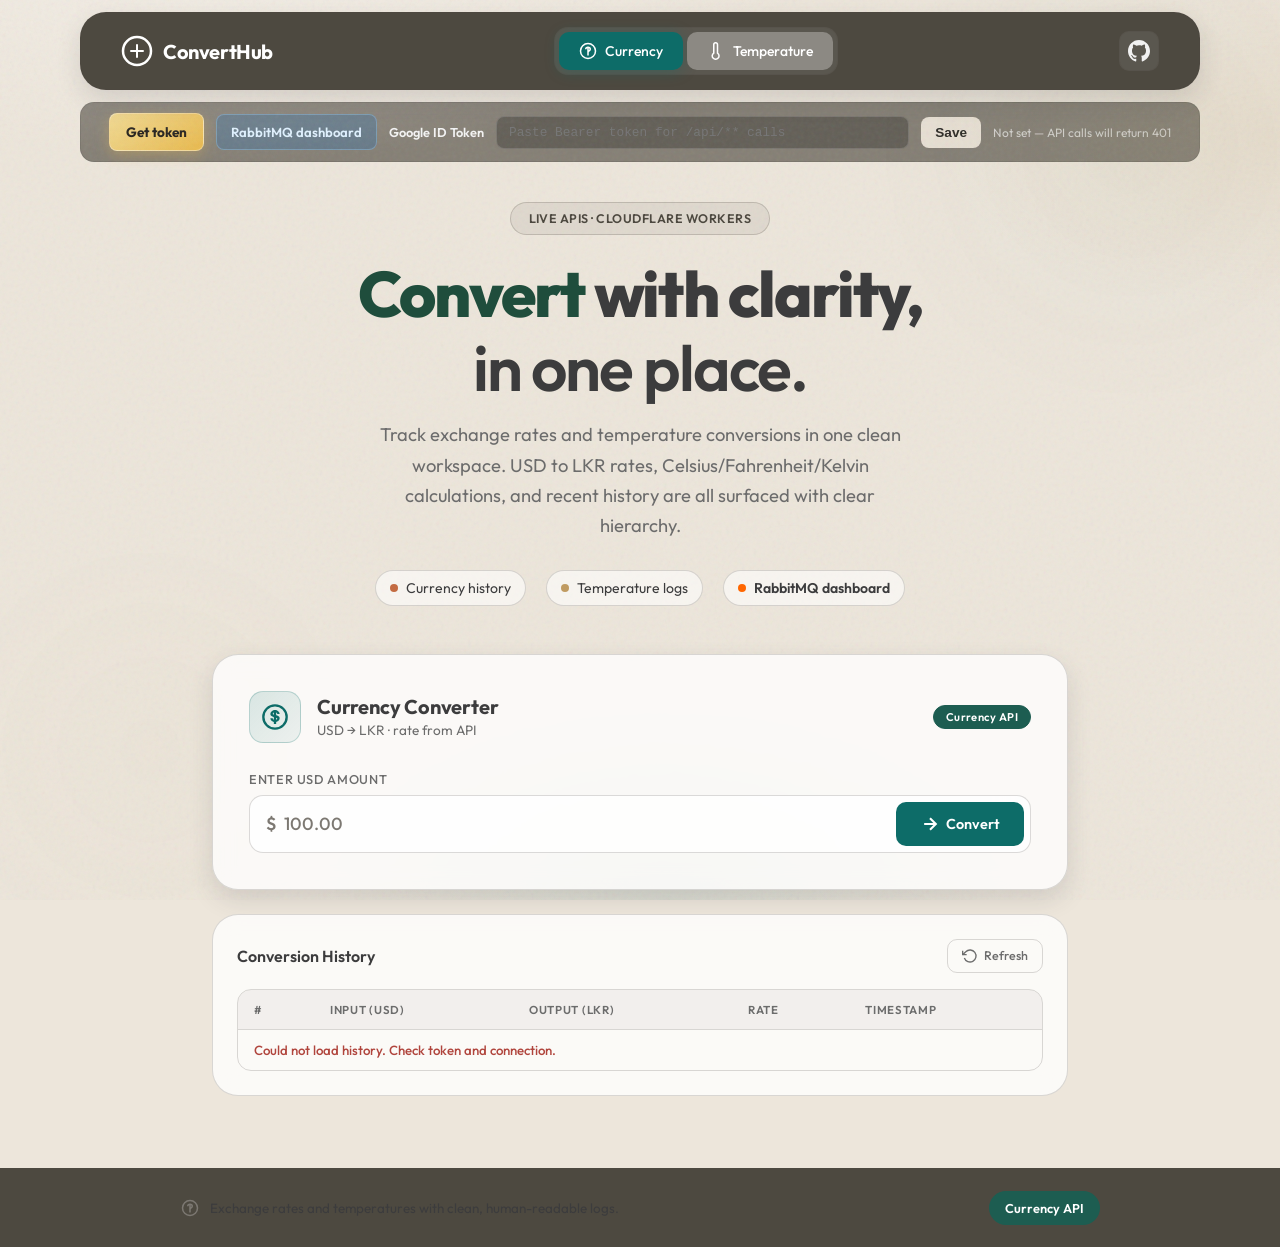
==== commit 9a7da573: "add: rebbit/token to home" ====
--- a/frontend/index.html
+++ b/frontend/index.html
@@ -11,7 +11,7 @@
     <link rel="preconnect" href="https://fonts.googleapis.com">
     <link rel="preconnect" href="https://fonts.gstatic.com" crossorigin>
     <link href="https://fonts.googleapis.com/css2?family=Outfit:wght@300;400;500;600;700;800&family=IBM+Plex+Mono:wght@400;500;600&display=swap" rel="stylesheet">
-    <link rel="stylesheet" href="style.css?v=5">
+    <link rel="stylesheet" href="style.css?v=6">
 </head>
 
 <body>
@@ -63,8 +63,9 @@
 
     <!-- Google OAuth token (local testing) -->
     <div class="auth-bar" id="auth-bar">
+        <a href="/get-token.html" class="auth-get-token-link auth-get-token-link--primary">Get token</a>
+        <a href="http://localhost:15672" target="_blank" rel="noopener noreferrer" class="auth-quick-link">RabbitMQ dashboard</a>
         <label class="auth-label" for="google-id-token">Google ID Token</label>
-        <a href="/get-token.html" class="auth-get-token-link">Get token</a>
         <input type="password" id="google-id-token" class="auth-token-input" placeholder="Paste Bearer token for /api/** calls" autocomplete="off">
         <button type="button" class="auth-save-btn" id="btn-save-token" onclick="saveGoogleIdToken()">Save</button>
         <span class="auth-hint" id="auth-token-status">Not set — API calls will return 401</span>
@@ -80,7 +81,11 @@
         <ul class="hero-features" aria-label="Highlights">
             <li><span class="feature-dot currency-dot"></span> Currency history</li>
             <li><span class="feature-dot temp-dot"></span> Temperature logs</li>
-            <li><span class="feature-dot neutral-dot"></span> Keyboard friendly</li>
+            <li>
+                <a href="http://localhost:15672" target="_blank" rel="noopener noreferrer" class="hero-feature-link">
+                    <span class="feature-dot rabbit-dot"></span> RabbitMQ dashboard
+                </a>
+            </li>
         </ul>
     </header>
 
--- a/frontend/style.css
+++ b/frontend/style.css
@@ -243,19 +243,51 @@
 }
 
 .auth-get-token-link {
-    padding: 8px 12px;
+    padding: 9px 16px;
     border-radius: 8px;
     border: 1px solid rgba(255, 255, 255, 0.2);
     background: rgba(255, 255, 255, 0.08);
     color: #f5f5f5;
-    font-size: 0.8rem;
-    font-weight: 600;
+    font-size: 0.85rem;
+    font-weight: 700;
     text-decoration: none;
     white-space: nowrap;
+    transition: background 0.2s ease, transform 0.2s ease, box-shadow 0.2s ease;
+}
+
+.auth-get-token-link--primary {
+    background: linear-gradient(135deg, #f0d78c 0%, #e8b84a 100%);
+    color: #1f1c17;
+    border-color: rgba(255, 255, 255, 0.35);
+    box-shadow: 0 4px 14px rgba(232, 184, 74, 0.35);
+}
+
+.auth-get-token-link--primary:hover {
+    background: linear-gradient(135deg, #f5e2a8 0%, #efc05a 100%);
+    color: #141210;
+    transform: translateY(-1px);
+    box-shadow: 0 6px 18px rgba(232, 184, 74, 0.45);
 }
 
 .auth-get-token-link:hover {
     background: rgba(255, 255, 255, 0.14);
+    color: #fff;
+}
+
+.auth-quick-link {
+    padding: 9px 14px;
+    border-radius: 8px;
+    border: 1px solid rgba(159, 211, 255, 0.35);
+    background: rgba(47, 111, 168, 0.35);
+    color: #dff1ff;
+    font-size: 0.82rem;
+    font-weight: 600;
+    text-decoration: none;
+    white-space: nowrap;
+}
+
+.auth-quick-link:hover {
+    background: rgba(47, 111, 168, 0.55);
     color: #fff;
 }
 
@@ -417,6 +449,20 @@
     color: #3c3c3d;
 }
 
+.hero-feature-link {
+    display: inline-flex;
+    align-items: center;
+    gap: 8px;
+    color: inherit;
+    text-decoration: none;
+    font-weight: 600;
+}
+
+.hero-feature-link:hover {
+    color: #1f4d3c;
+    text-decoration: underline;
+}
+
 .feature-dot {
     width: 8px;
     height: 8px;
@@ -426,6 +472,7 @@
 
 .currency-dot { background: #c36b42; box-shadow: none; }
 .temp-dot { background: #c09b61; box-shadow: none; }
+.rabbit-dot { background: #ff6600; box-shadow: none; }
 .neutral-dot { background: #1f4d3c; box-shadow: none; }
 
 @keyframes fadeInUp {
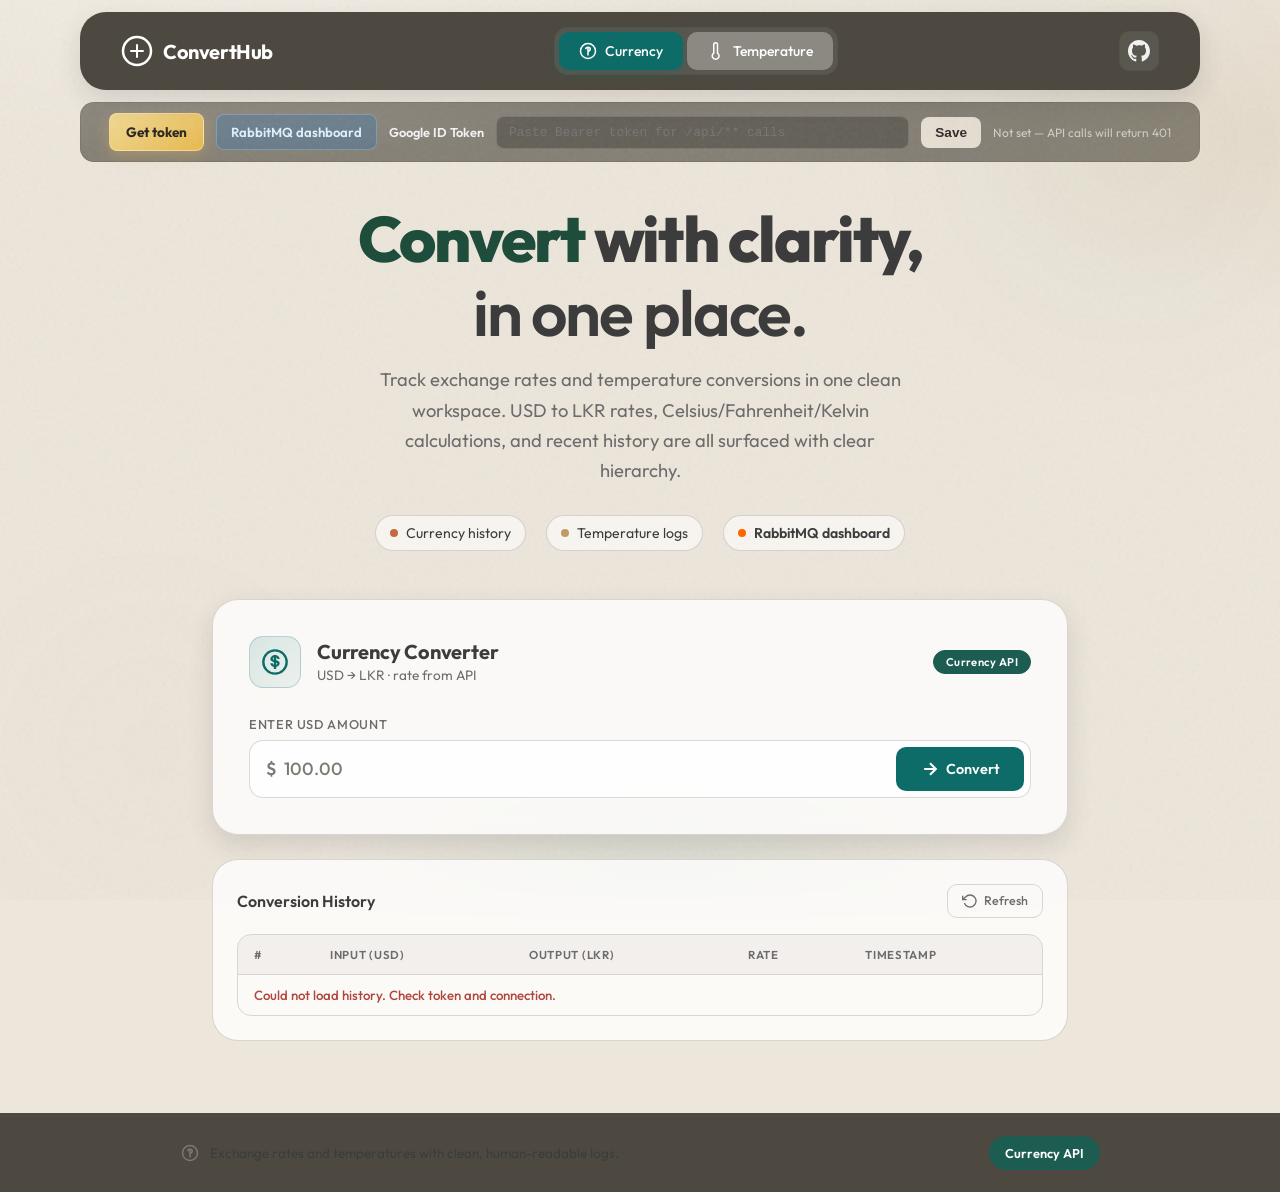
==== commit 4b525fd7: "removed: Live APIs · Cloudflare Workers" ====
--- a/frontend/index.html
+++ b/frontend/index.html
@@ -73,7 +73,6 @@
 
     <!-- Hero Section -->
     <header class="hero">
-        <p class="hero-badge">Live APIs · Cloudflare Workers</p>
         <h1 class="hero-title">
             <span class="gradient-text">Convert</span> with clarity,<br><span class="hero-title-accent">in one place.</span>
         </h1>
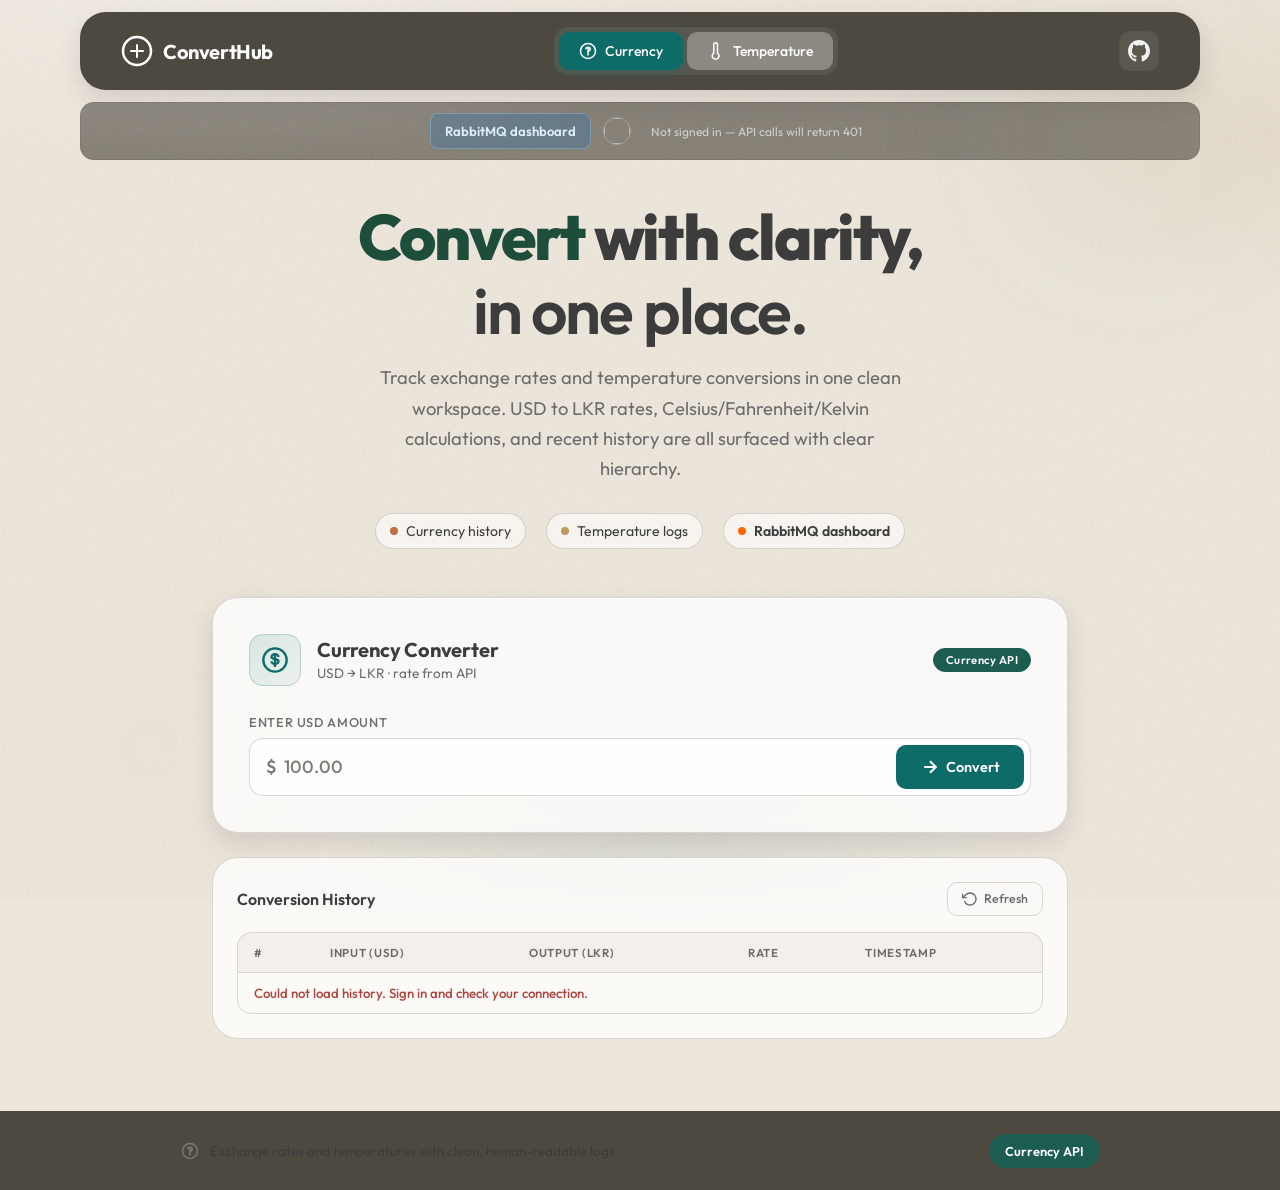
==== commit 91de39ac: "Refactor auth to application JWTs with home-page sign-in and Docker guide. Exchange Google ID tokens" ====
--- a/frontend/index.html
+++ b/frontend/index.html
@@ -11,7 +11,8 @@
     <link rel="preconnect" href="https://fonts.googleapis.com">
     <link rel="preconnect" href="https://fonts.gstatic.com" crossorigin>
     <link href="https://fonts.googleapis.com/css2?family=Outfit:wght@300;400;500;600;700;800&family=IBM+Plex+Mono:wght@400;500;600&display=swap" rel="stylesheet">
-    <link rel="stylesheet" href="style.css?v=6">
+    <link rel="stylesheet" href="style.css?v=8">
+    <script src="https://accounts.google.com/gsi/client" async defer></script>
 </head>
 
 <body>
@@ -61,14 +62,36 @@
         </a>
     </nav>
 
-    <!-- Google OAuth token (local testing) -->
+    <!-- Auth bar -->
     <div class="auth-bar" id="auth-bar">
-        <a href="/get-token.html" class="auth-get-token-link auth-get-token-link--primary">Get token</a>
+        <div id="auth-signin-container" class="auth-signin-container">
+            <div id="g_id_onload"
+                 data-client_id="860796838827-g7bn0tq1cc50sndut1rukdl19t4tgm6h.apps.googleusercontent.com"
+                 data-callback="handleCredential"
+                 data-auto_prompt="false">
+            </div>
+            <div class="g_id_signin auth-gis-signin"
+                 data-type="standard"
+                 data-theme="outline"
+                 data-size="medium"
+                 data-text="signin_with"
+                 data-shape="pill">
+            </div>
+        </div>
         <a href="http://localhost:15672" target="_blank" rel="noopener noreferrer" class="auth-quick-link">RabbitMQ dashboard</a>
-        <label class="auth-label" for="google-id-token">Google ID Token</label>
-        <input type="password" id="google-id-token" class="auth-token-input" placeholder="Paste Bearer token for /api/** calls" autocomplete="off">
-        <button type="button" class="auth-save-btn" id="btn-save-token" onclick="saveGoogleIdToken()">Save</button>
-        <span class="auth-hint" id="auth-token-status">Not set — API calls will return 401</span>
+        <div class="auth-user" id="auth-user" hidden>
+            <img id="auth-user-picture" class="auth-user-picture" alt="" width="28" height="28">
+            <span id="auth-user-name" class="auth-user-name"></span>
+        </div>
+        <button type="button" class="auth-token-copy" id="btn-copy-token" onclick="copyAppToken()" hidden title="Copy JWT for Postman Bearer auth">
+            <svg width="11" height="11" viewBox="0 0 24 24" fill="none" stroke="currentColor" stroke-width="2" aria-hidden="true">
+                <rect x="9" y="9" width="13" height="13" rx="2"/>
+                <path d="M5 15H4a2 2 0 0 1-2-2V4a2 2 0 0 1 2-2h9a2 2 0 0 1 2 2v1"/>
+            </svg>
+            Copy API token
+        </button>
+        <button type="button" class="auth-save-btn" id="btn-logout" onclick="logout()" hidden>Logout</button>
+        <span class="auth-hint" id="auth-token-status">Not signed in — API calls will return 401</span>
     </div>
 
     <!-- Hero Section -->
@@ -317,7 +340,7 @@
         <span id="toast-msg"></span>
     </div>
 
-    <script src="app.js?v=5"></script>
+    <script src="app.js?v=8"></script>
 </body>
 
 </html>
--- a/frontend/style.css
+++ b/frontend/style.css
@@ -242,6 +242,21 @@
     filter: brightness(1.05);
 }
 
+.auth-signin-container {
+    display: inline-flex;
+    align-items: center;
+    line-height: 0;
+}
+
+.auth-signin-container[hidden] {
+    display: none !important;
+}
+
+.auth-gis-signin {
+    border-radius: 8px;
+    overflow: hidden;
+}
+
 .auth-get-token-link {
     padding: 9px 16px;
     border-radius: 8px;
@@ -291,9 +306,57 @@
     color: #fff;
 }
 
+.auth-user {
+    display: inline-flex;
+    align-items: center;
+    gap: 8px;
+}
+
+.auth-user-picture {
+    border-radius: 50%;
+    object-fit: cover;
+    border: 1px solid rgba(255, 255, 255, 0.25);
+}
+
+.auth-user-name {
+    font-size: 0.85rem;
+    font-weight: 600;
+    color: #f5f5f5;
+    max-width: 180px;
+    overflow: hidden;
+    text-overflow: ellipsis;
+    white-space: nowrap;
+}
+
 .auth-hint {
     font-size: 0.75rem;
     color: rgba(255, 255, 255, 0.65);
+}
+
+.auth-token-copy {
+    display: inline-flex;
+    align-items: center;
+    gap: 4px;
+    padding: 0;
+    border: none;
+    background: none;
+    font-family: var(--font-mono);
+    font-size: 0.68rem;
+    font-weight: 400;
+    color: rgba(255, 255, 255, 0.42);
+    cursor: pointer;
+    text-decoration: underline dotted;
+    text-underline-offset: 2px;
+    white-space: nowrap;
+    transition: color 0.15s ease;
+}
+
+.auth-token-copy:hover {
+    color: rgba(255, 255, 255, 0.62);
+}
+
+.auth-token-copy[hidden] {
+    display: none !important;
 }
 
 .nav-brand {
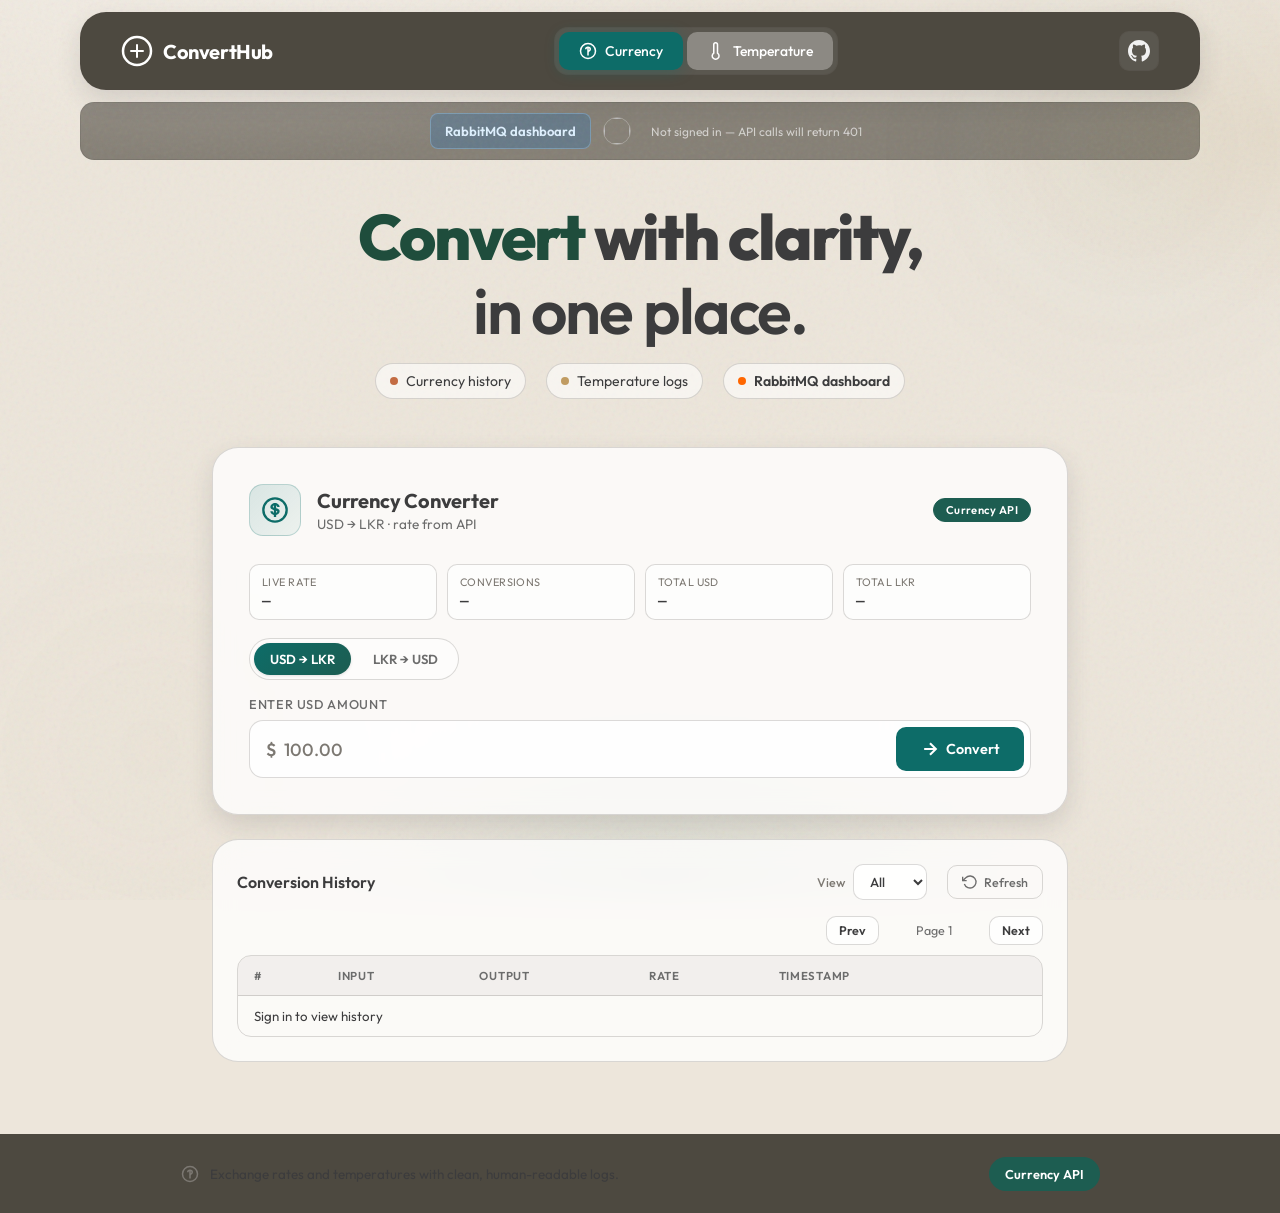
==== commit 4b1f3319: "new up" ====
--- a/frontend/index.html
+++ b/frontend/index.html
@@ -11,7 +11,7 @@
     <link rel="preconnect" href="https://fonts.googleapis.com">
     <link rel="preconnect" href="https://fonts.gstatic.com" crossorigin>
     <link href="https://fonts.googleapis.com/css2?family=Outfit:wght@300;400;500;600;700;800&family=IBM+Plex+Mono:wght@400;500;600&display=swap" rel="stylesheet">
-    <link rel="stylesheet" href="style.css?v=8">
+    <link rel="stylesheet" href="style.css?v=9">
     <script src="https://accounts.google.com/gsi/client" async defer></script>
 </head>
 
@@ -92,6 +92,7 @@
         </button>
         <button type="button" class="auth-save-btn" id="btn-logout" onclick="logout()" hidden>Logout</button>
         <span class="auth-hint" id="auth-token-status">Not signed in — API calls will return 401</span>
+        <span class="auth-user-email" id="auth-user-email" hidden></span>
     </div>
 
     <!-- Hero Section -->
@@ -99,7 +100,6 @@
         <h1 class="hero-title">
             <span class="gradient-text">Convert</span> with clarity,<br><span class="hero-title-accent">in one place.</span>
         </h1>
-        <p class="hero-subtitle">Track exchange rates and temperature conversions in one clean workspace. USD to LKR rates, Celsius/Fahrenheit/Kelvin calculations, and recent history are all surfaced with clear hierarchy.</p>
         <ul class="hero-features" aria-label="Highlights">
             <li><span class="feature-dot currency-dot"></span> Currency history</li>
             <li><span class="feature-dot temp-dot"></span> Temperature logs</li>
@@ -134,10 +134,34 @@
                     <div class="api-badge">Currency API</div>
                 </div>
 
+                <div class="stats-strip" id="currency-stats-strip" aria-label="Currency statistics">
+                    <div class="stat-card">
+                        <span class="stat-label">Live rate</span>
+                        <span class="stat-value" id="currency-live-rate">—</span>
+                    </div>
+                    <div class="stat-card">
+                        <span class="stat-label">Conversions</span>
+                        <span class="stat-value" id="currency-stat-count">—</span>
+                    </div>
+                    <div class="stat-card">
+                        <span class="stat-label">Total USD</span>
+                        <span class="stat-value" id="currency-stat-usd">—</span>
+                    </div>
+                    <div class="stat-card">
+                        <span class="stat-label">Total LKR</span>
+                        <span class="stat-value" id="currency-stat-lkr">—</span>
+                    </div>
+                </div>
+
+                <div class="direction-toggle" role="group" aria-label="Conversion direction">
+                    <button type="button" id="currency-dir-usd-lkr" class="dir-btn active" onclick="setCurrencyDirection('usd-lkr')">USD → LKR</button>
+                    <button type="button" id="currency-dir-lkr-usd" class="dir-btn" onclick="setCurrencyDirection('lkr-usd')">LKR → USD</button>
+                </div>
+
                 <div class="input-group">
-                    <label class="input-label" for="currency-input">Enter USD Amount</label>
+                    <label class="input-label" for="currency-input" id="currency-input-label">Enter USD Amount</label>
                     <div class="input-wrapper">
-                        <span class="input-prefix">$</span>
+                        <span class="input-prefix" id="currency-input-prefix">$</span>
                         <input type="number" id="currency-input" class="input-field" placeholder="100.00" step="0.01"
                             min="0">
                         <button class="convert-btn" id="btn-convert-currency" onclick="convertCurrency()">
@@ -179,7 +203,16 @@
             <div class="history-card">
                 <div class="history-header">
                     <h3>Conversion History</h3>
-                    <button class="refresh-btn" onclick="loadCurrencyHistory()">
+                    <div class="history-actions">
+                        <label class="history-filter-label" for="currency-history-scope">
+                            View
+                            <select id="currency-history-scope" class="history-filter-select" onchange="resetCurrencyHistoryPage(); loadCurrencyHistory();">
+                                <option value="all">All</option>
+                                <option value="mine">Mine</option>
+                            </select>
+                        </label>
+                        <span class="history-count" id="currency-history-count"></span>
+                        <button class="refresh-btn" onclick="loadCurrencyHistory()">
                         <svg width="16" height="16" viewBox="0 0 24 24" fill="none" stroke="currentColor"
                             stroke-width="2">
                             <path d="M1 4v6h6" />
@@ -187,21 +220,28 @@
                         </svg>
                         Refresh
                     </button>
+                    </div>
+                </div>
+                <div class="history-pagination" id="currency-pagination">
+                    <button type="button" class="page-btn" id="currency-prev" onclick="changeCurrencyPage(-1)">Prev</button>
+                    <span class="page-info" id="currency-page-info">Page 1</span>
+                    <button type="button" class="page-btn" id="currency-next" onclick="changeCurrencyPage(1)">Next</button>
                 </div>
                 <div class="history-table-wrapper">
                     <table class="history-table" id="currency-history-table">
                         <thead>
                             <tr>
                                 <th>#</th>
-                                <th>Input (USD)</th>
-                                <th>Output (LKR)</th>
+                                <th>Input</th>
+                                <th>Output</th>
                                 <th>Rate</th>
                                 <th>Timestamp</th>
+                                <th></th>
                             </tr>
                         </thead>
                         <tbody id="currency-history-body">
                             <tr class="empty-row">
-                                <td colspan="5">No conversion history yet</td>
+                                <td colspan="6">No conversion history yet</td>
                             </tr>
                         </tbody>
                     </table>
@@ -224,6 +264,25 @@
                         <p class="card-desc">Celsius • Fahrenheit • Kelvin</p>
                     </div>
                     <div class="api-badge temp-badge">Temperature API</div>
+                </div>
+
+                <div class="stats-strip temp-stats-strip" id="temp-stats-strip" aria-label="Temperature statistics">
+                    <div class="stat-card">
+                        <span class="stat-label">Conversions</span>
+                        <span class="stat-value" id="temp-stat-count">—</span>
+                    </div>
+                    <div class="stat-card">
+                        <span class="stat-label">Celsius</span>
+                        <span class="stat-value" id="temp-stat-celsius">—</span>
+                    </div>
+                    <div class="stat-card">
+                        <span class="stat-label">Fahrenheit</span>
+                        <span class="stat-value" id="temp-stat-fahrenheit">—</span>
+                    </div>
+                    <div class="stat-card">
+                        <span class="stat-label">Kelvin</span>
+                        <span class="stat-value" id="temp-stat-kelvin">—</span>
+                    </div>
                 </div>
 
                 <div class="input-group">
@@ -279,15 +338,20 @@
                 <div class="history-header">
                     <h3>Conversion History</h3>
                     <div class="history-actions">
-                        <label class="history-filter-label" for="temp-history-filter">
-                            Filter
-                            <select id="temp-history-filter" class="history-filter-select" onchange="loadTempHistory()">
+                        <label class="history-filter-label" for="temp-history-scope">
+                            View
+                            <select id="temp-history-scope" class="history-filter-select" onchange="resetTempHistoryPage(); loadTempHistory();">
                                 <option value="all">All</option>
-                                <option value="celsius">Celsius</option>
-                                <option value="fahrenheit">Fahrenheit</option>
-                                <option value="kelvin">Kelvin</option>
+                                <option value="mine">Mine</option>
                             </select>
                         </label>
+                        <label class="history-filter-label" for="temp-history-filter">
+                            Unit
+                            <select id="temp-history-filter" class="history-filter-select" onchange="resetTempHistoryPage(); loadTempHistory();">
+                                <option value="all">All</option>
+                            </select>
+                        </label>
+                        <span class="history-count" id="temp-history-count"></span>
                         <button class="refresh-btn temp-refresh" onclick="loadTempHistory()">
                         <svg width="16" height="16" viewBox="0 0 24 24" fill="none" stroke="currentColor"
                             stroke-width="2">
@@ -297,6 +361,11 @@
                         Refresh
                     </button>
                     </div>
+                </div>
+                <div class="history-pagination" id="temp-pagination">
+                    <button type="button" class="page-btn" id="temp-prev" onclick="changeTempPage(-1)">Prev</button>
+                    <span class="page-info" id="temp-page-info">Page 1</span>
+                    <button type="button" class="page-btn" id="temp-next" onclick="changeTempPage(1)">Next</button>
                 </div>
                 <div class="history-table-wrapper">
                     <table class="history-table" id="temp-history-table">
@@ -307,11 +376,12 @@
                                 <th>Output</th>
                                 <th>From → To</th>
                                 <th>Timestamp</th>
+                                <th></th>
                             </tr>
                         </thead>
                         <tbody id="temp-history-body">
                             <tr class="empty-row">
-                                <td colspan="5">No conversion history yet</td>
+                                <td colspan="6">No conversion history yet</td>
                             </tr>
                         </tbody>
                     </table>
@@ -340,7 +410,7 @@
         <span id="toast-msg"></span>
     </div>
 
-    <script src="app.js?v=8"></script>
+    <script src="app.js?v=11"></script>
 </body>
 
 </html>
--- a/frontend/style.css
+++ b/frontend/style.css
@@ -323,6 +323,15 @@
     font-weight: 600;
     color: #f5f5f5;
     max-width: 180px;
+    overflow: hidden;
+    text-overflow: ellipsis;
+    white-space: nowrap;
+}
+
+.auth-user-email {
+    font-size: 0.72rem;
+    color: rgba(255, 255, 255, 0.55);
+    max-width: 200px;
     overflow: hidden;
     text-overflow: ellipsis;
     white-space: nowrap;
@@ -1239,3 +1248,145 @@
 ::-webkit-scrollbar-thumb:hover {
     background: rgba(255, 255, 255, 0.2);
 }
+
+/* ===== Stats, direction toggle, pagination ===== */
+.stats-strip {
+    display: grid;
+    grid-template-columns: repeat(4, minmax(0, 1fr));
+    gap: 10px;
+    margin-bottom: 18px;
+}
+
+.stat-card {
+    background: rgba(255, 255, 255, 0.55);
+    border: 1px solid var(--border-subtle);
+    border-radius: var(--radius-sm);
+    padding: 10px 12px;
+}
+
+.stat-label {
+    display: block;
+    font-size: 0.68rem;
+    text-transform: uppercase;
+    letter-spacing: 0.04em;
+    color: var(--text-muted);
+    margin-bottom: 4px;
+}
+
+.stat-value {
+    display: block;
+    font-size: 0.9rem;
+    font-weight: 700;
+    color: var(--text-primary);
+    font-family: var(--font-mono);
+}
+
+.temp-stats-strip .stat-value {
+    color: var(--accent-teal);
+}
+
+.direction-toggle {
+    display: inline-flex;
+    gap: 6px;
+    margin-bottom: 16px;
+    padding: 4px;
+    background: rgba(255, 255, 255, 0.45);
+    border-radius: 999px;
+    border: 1px solid var(--border-subtle);
+}
+
+.dir-btn {
+    border: none;
+    background: transparent;
+    color: var(--text-secondary);
+    font-family: var(--font);
+    font-size: 0.82rem;
+    font-weight: 600;
+    padding: 8px 16px;
+    border-radius: 999px;
+    cursor: pointer;
+    transition: var(--transition);
+}
+
+.dir-btn.active {
+    background: var(--gradient-currency);
+    color: #fff;
+    box-shadow: var(--shadow-sm);
+}
+
+.history-count {
+    font-size: 0.78rem;
+    color: var(--text-muted);
+    white-space: nowrap;
+}
+
+.history-pagination {
+    display: flex;
+    align-items: center;
+    justify-content: flex-end;
+    gap: 10px;
+    margin-bottom: 10px;
+}
+
+.page-btn {
+    border: 1px solid var(--border-subtle);
+    background: rgba(255, 255, 255, 0.7);
+    color: var(--text-primary);
+    font-family: var(--font);
+    font-size: 0.78rem;
+    font-weight: 600;
+    padding: 6px 12px;
+    border-radius: var(--radius-sm);
+    cursor: pointer;
+    transition: var(--transition);
+}
+
+.page-btn:hover:not(:disabled) {
+    background: #fff;
+    border-color: var(--border-active);
+}
+
+.page-btn:disabled {
+    opacity: 0.45;
+    cursor: not-allowed;
+}
+
+.page-info {
+    font-size: 0.78rem;
+    color: var(--text-secondary);
+    min-width: 90px;
+    text-align: center;
+}
+
+.delete-btn {
+    border: none;
+    background: rgba(var(--rgb-danger), 0.12);
+    color: var(--accent-danger);
+    width: 28px;
+    height: 28px;
+    border-radius: 8px;
+    font-size: 1.1rem;
+    line-height: 1;
+    cursor: pointer;
+    transition: var(--transition);
+}
+
+.delete-btn:hover {
+    background: rgba(var(--rgb-danger), 0.22);
+}
+
+@media (max-width: 900px) {
+    .stats-strip {
+        grid-template-columns: repeat(2, minmax(0, 1fr));
+    }
+}
+
+@media (max-width: 520px) {
+    .stats-strip {
+        grid-template-columns: 1fr;
+    }
+
+    .history-pagination {
+        justify-content: center;
+    }
+}
